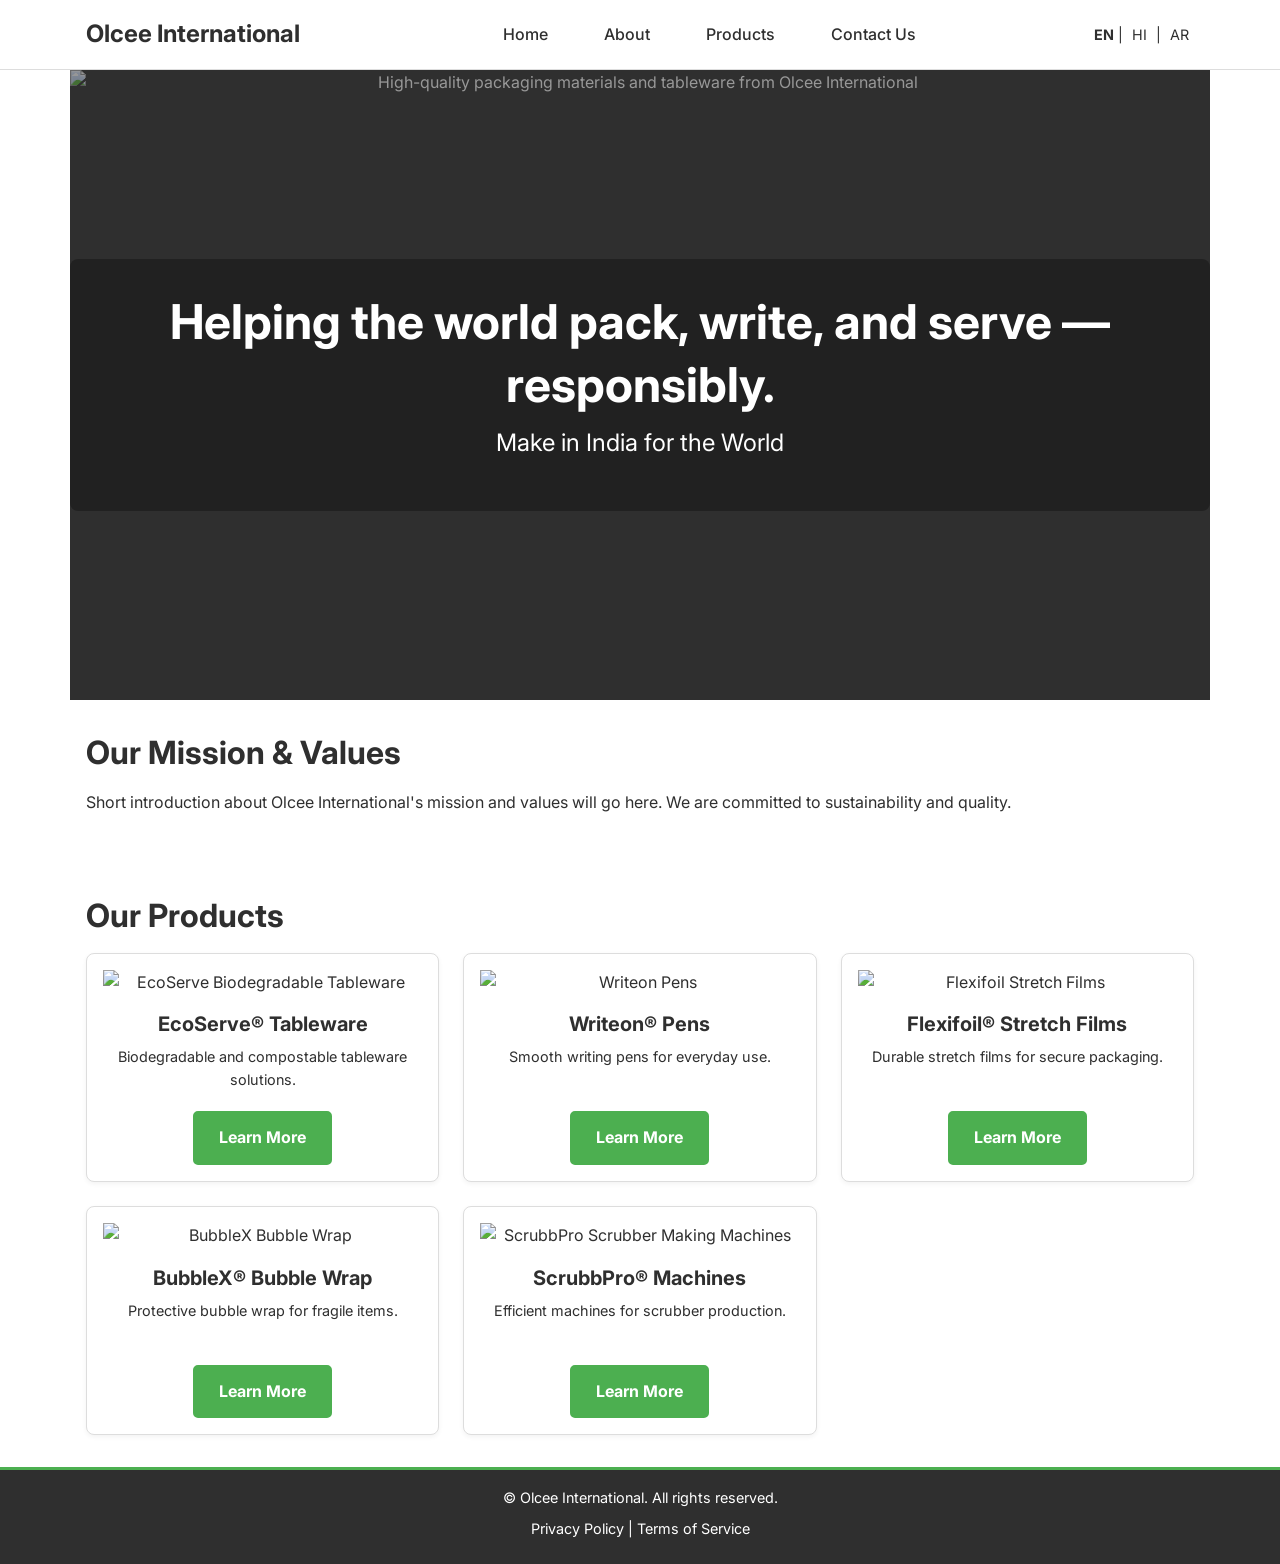
==== index.html @ 903bec0a "feat: Implement Olcee International static website This commit includes the complete frontend implem" ====
<!DOCTYPE html>
<html lang="en" dir="ltr">
<head>
    <meta charset="UTF-8">
    <meta name="viewport" content="width=device-width, initial-scale=1.0">
    <title>Olcee International - Home</title>
    <meta name="description" content="Olcee International: Helping the world pack, write, and serve — responsibly. High-quality biodegradable tableware, pens, stretch films, bubble wrap, and scrubber making machines.">
    <meta name="theme-color" content="#4CAF50"> <!-- Green accent -->

    <!-- Open Graph / Facebook -->
    <meta property="og:type" content="website">
    <meta property="og:url" content="https://olcee.com/">
    <meta property="og:title" content="Olcee International - Pack, Write, Serve Responsibly">
    <meta property="og:description" content="Olcee International offers eco-friendly solutions for packaging, writing, and serving. Discover our products.">
    <meta property="og:image" content="https://olcee.com/images/og-image.jpg"> <!-- To be created -->
    <meta property="og:image:alt" content="Olcee International logo and product showcase.">

    <!-- Twitter -->
    <meta property="twitter:card" content="summary_large_image">
    <meta property="twitter:url" content="https://olcee.com/">
    <meta property="twitter:title" content="Olcee International - Pack, Write, Serve Responsibly">
    <meta property="twitter:description" content="Olcee International offers eco-friendly solutions for packaging, writing, and serving. Discover our products.">
    <meta property="twitter:image" content="https://olcee.com/images/og-image.jpg"> <!-- To be created -->

    <link rel="stylesheet" href="css/style.css">
    <link rel="preconnect" href="https://fonts.googleapis.com">
    <link rel="preconnect" href="https://fonts.gstatic.com" crossorigin>
    <link href="https://fonts.googleapis.com/css2?family=Inter:wght@400;700&display=swap" rel="stylesheet">
    <!-- Placeholder for favicon -->
    <link rel="icon" href="images/favicon.ico" type="image/x-icon"> <!-- To be created -->
</head>
<body>
    <header>
        <nav>
            <div class="logo">
                <a href="index.html">Olcee International</a>
            </div>
            <ul class="nav-links">
                <li><a href="index.html">Home</a></li>
                <li><a href="about.html">About</a></li>
                <li class="dropdown">
                    <a href="javascript:void(0)" class="dropbtn">Products</a>
                    <div class="dropdown-content">
                        <a href="products/ecoserve.html">EcoServe® Tableware</a>
                        <a href="products/writeon.html">Writeon® Pens</a>
                        <a href="products/flexifoil.html">Flexifoil® Stretch Films</a>
                        <a href="products/bubblex.html">BubbleX® Bubble Wrap</a>
                        <a href="products/scrubbpro.html">ScrubbPro® Machines</a>
                    </div>
                </li>
                <li><a href="contact.html">Contact Us</a></li>
            </ul>
            <div class="language-selector">
                <!-- Placeholder for language switcher -->
                <span>EN</span> | <a href="#" onclick="translateTo('hi')">HI</a> | <a href="#" onclick="translateTo('ar')">AR</a>
            </div>
            <button class="mobile-menu-toggle" aria-label="Toggle menu" aria-expanded="false">
                <span></span>
                <span></span>
                <span></span>
            </button>
        </nav>
    </header>

    <main>
        <!-- Page specific content will go here -->
        <section id="hero">
            <img src="images/hero-banner.jpg" alt="High-quality packaging materials and tableware from Olcee International" class="hero-image"> <!-- To be created -->
            <div class="hero-text">
                <h1>Helping the world pack, write, and serve — responsibly.</h1>
                <p>Make in India for the World</p>
            </div>
        </section>

        <section id="introduction">
            <h2>Our Mission & Values</h2>
            <p>Short introduction about Olcee International's mission and values will go here. We are committed to sustainability and quality.</p>
        </section>

        <section id="product-grid">
            <h2>Our Products</h2>
            <div class="grid-container">
                <div class="product-card">
                    <img src="images/product-ecoserve.jpg" alt="EcoServe Biodegradable Tableware" loading="lazy"> <!-- To be created -->
                    <h3>EcoServe® Tableware</h3>
                    <p>Biodegradable and compostable tableware solutions.</p>
                    <a href="products/ecoserve.html" class="btn">Learn More</a>
                </div>
                <div class="product-card">
                    <img src="images/product-writeon.jpg" alt="Writeon Pens" loading="lazy"> <!-- To be created -->
                    <h3>Writeon® Pens</h3>
                    <p>Smooth writing pens for everyday use.</p>
                    <a href="products/writeon.html" class="btn">Learn More</a>
                </div>
                <div class="product-card">
                    <img src="images/product-flexifoil.jpg" alt="Flexifoil Stretch Films" loading="lazy"> <!-- To be created -->
                    <h3>Flexifoil® Stretch Films</h3>
                    <p>Durable stretch films for secure packaging.</p>
                    <a href="products/flexifoil.html" class="btn">Learn More</a>
                </div>
                <div class="product-card">
                    <img src="images/product-bubblex.jpg" alt="BubbleX Bubble Wrap" loading="lazy"> <!-- To be created -->
                    <h3>BubbleX® Bubble Wrap</h3>
                    <p>Protective bubble wrap for fragile items.</p>
                    <a href="products/bubblex.html" class="btn">Learn More</a>
                </div>
                <div class="product-card">
                    <img src="images/product-scrubbpro.jpg" alt="ScrubbPro Scrubber Making Machines" loading="lazy"> <!-- To be created -->
                    <h3>ScrubbPro® Machines</h3>
                    <p>Efficient machines for scrubber production.</p>
                    <a href="products/scrubbpro.html" class="btn">Learn More</a>
                </div>
            </div>
        </section>
    </main>

    <footer>
        <p>&copy; <span id="current-year"></span> Olcee International. All rights reserved.</p>
        <p><a href="privacy.html">Privacy Policy</a> | <a href="terms.html">Terms of Service</a></p> <!-- To be created -->
    </footer>

    <script src="js/script.js"></script>
</body>
</html>
---- css/style.css ----
/* --- Base Styles & Resets --- */
:root {
    --font-primary: 'Inter', sans-serif;
    --color-charcoal: #2F2F2F; /* Dark gray for text and primary elements */
    --color-white: #FFFFFF;
    --color-green-accent: #4CAF50; /* Eco-friendly green - good for buttons/icons */
    --color-link-text: #38761D; /* Darker green for text links on white, 4.53:1 contrast */
    --color-light-gray-bg: #f4f4f4; /* Light gray for backgrounds or subtle divisions */
    --color-border: #dddddd;
    --text-color: var(--color-charcoal);
    --bg-color: var(--color-white);

    --header-height: 70px;
    --footer-height: 60px;

    /* Typography */
    --font-size-base: 16px;
    --font-size-h1: 2.5rem; /* 40px */
    --font-size-h2: 2rem;   /* 32px */
    --font-size-h3: 1.5rem; /* 24px */
    --line-height-base: 1.6;

    /* Spacing */
    --spacing-unit: 1rem; /* 16px */
    --container-width: 1140px;
}

*,
*::before,
*::after {
    box-sizing: border-box;
    margin: 0;
    padding: 0;
}

html {
    font-size: var(--font-size-base);
    scroll-behavior: smooth;
    direction: ltr; /* Default LTR, will be overridden for AR */
}

body {
    font-family: var(--font-primary);
    line-height: var(--line-height-base);
    color: var(--text-color);
    background-color: var(--bg-color);
    display: flex;
    flex-direction: column;
    min-height: 100vh;
    margin: 0;
}

main {
    flex: 1;
    padding-top: var(--header-height); /* Ensure content not hidden by fixed header */
    width: 100%;
    max-width: var(--container-width);
    margin-left: auto;
    margin-right: auto;
    padding-left: var(--spacing-unit);
    padding-right: var(--spacing-unit);
}

h1, h2, h3, h4, h5, h6 {
    margin-bottom: var(--spacing-unit);
    font-weight: 700;
    line-height: 1.3;
    color: var(--color-charcoal);
}

h1 { font-size: var(--font-size-h1); }
h2 { font-size: var(--font-size-h2); }
h3 { font-size: var(--font-size-h3); }

p {
    margin-bottom: var(--spacing-unit);
}

a {
    color: var(--color-link-text); /* Use the new darker green for general links */
    text-decoration: none;
    transition: color 0.3s ease;
}

a:hover, a:focus {
    color: var(--color-green-accent); /* Can lighten up to accent green on hover/focus */
    text-decoration: underline;
}

/* Buttons using links should use the button styles for color */
.btn, .btn-secondary {
    color: var(--color-white); /* Default for primary button */
}
.btn-secondary {
    color: var(--color-green-accent); /* Specific for secondary button text */
}
a.btn, a.btn-secondary { /* Ensure link buttons get correct text color from button styles */
    text-decoration: none; /* Remove underline from button links */
}
a.btn:hover, a.btn:focus,
a.btn-secondary:hover, a.btn-secondary:focus {
    text-decoration: none; /* Remove underline from button links on hover/focus */
}

img {
    max-width: 100%;
    height: auto;
    display: block;
}

ul, ol {
    margin-bottom: var(--spacing-unit);
    padding-left: calc(var(--spacing-unit) * 1.5);
}

/* --- Header & Navigation --- */
header {
    background-color: var(--color-white);
    border-bottom: 1px solid var(--color-border);
    position: fixed;
    top: 0;
    left: 0;
    width: 100%;
    z-index: 1000;
    height: var(--header-height);
}

header nav {
    max-width: var(--container-width);
    margin: 0 auto;
    padding: 0 var(--spacing-unit);
    display: flex;
    justify-content: space-between;
    align-items: center;
    height: 100%;
}

.logo a {
    font-size: 1.5rem; /* 24px */
    font-weight: 700;
    color: var(--color-charcoal);
    text-decoration: none;
}
.logo a:hover {
    color: var(--color-green-accent);
}

.nav-links {
    list-style: none;
    display: flex;
    margin: 0;
    padding: 0;
}

.nav-links li {
    margin-left: calc(var(--spacing-unit) * 1.5);
}

.nav-links a {
    color: var(--color-charcoal);
    text-decoration: none;
    padding: calc(var(--spacing-unit) / 2) var(--spacing-unit);
    display: block;
    font-weight: 500; /* Inter regular is 400, medium is 500 */
}

.nav-links a:hover,
.nav-links a.active { /* Add 'active' class via JS for current page */
    color: var(--color-green-accent);
    font-weight: 700;
}

/* Dropdown Menu */
.dropdown {
    position: relative;
}

.dropdown-content {
    display: none;
    position: absolute;
    background-color: var(--color-white);
    min-width: 200px;
    box-shadow: 0px 8px 16px 0px rgba(0,0,0,0.1);
    z-index: 1;
    border-top: 2px solid var(--color-green-accent);
}

.dropdown-content a {
    color: var(--color-charcoal);
    padding: 12px 16px;
    text-decoration: none;
    display: block;
    font-weight: 400; /* Lighter than main nav items */
}

.dropdown-content a:hover {
    background-color: var(--color-light-gray-bg);
    color: var(--color-green-accent);
}

.dropdown:hover .dropdown-content,
.dropdown:focus-within .dropdown-content { /* For keyboard accessibility */
    display: block;
}

.dropbtn:focus + .dropdown-content { /* For keyboard accessibility */
    display: block;
}


.language-selector {
    font-size: 0.9rem;
    color: var(--color-charcoal);
}
.language-selector a {
    margin-left: 5px;
    margin-right: 5px;
    color: var(--color-charcoal);
    text-decoration: none;
}
.language-selector a:hover {
    color: var(--color-green-accent);
    text-decoration: underline;
}
.language-selector span { /* Current language */
    font-weight: 700;
}

.mobile-menu-toggle {
    display: none; /* Hidden on desktop */
    background: none;
    border: none;
    cursor: pointer;
    padding: 10px;
}
.mobile-menu-toggle span {
    display: block;
    width: 25px;
    height: 3px;
    background-color: var(--color-charcoal);
    margin: 5px 0;
    transition: all 0.3s ease-in-out;
}


/* --- Footer --- */
footer {
    background-color: var(--color-charcoal);
    color: var(--color-white);
    padding: var(--spacing-unit) 0;
    text-align: center;
    font-size: 0.9rem;
    height: auto; /* Adjust if fixed height is needed */
    border-top: 3px solid var(--color-green-accent);
}

footer p {
    margin-bottom: calc(var(--spacing-unit) / 2);
}

footer a {
    color: var(--color-white);
}
footer a:hover {
    color: var(--color-green-accent);
}

/* --- Utility Classes --- */
.container {
    width: 100%;
    max-width: var(--container-width);
    margin-left: auto;
    margin-right: auto;
    padding-left: var(--spacing-unit);
    padding-right: var(--spacing-unit);
}

.btn {
    display: inline-block;
    background-color: var(--color-green-accent);
    color: var(--color-white);
    padding: calc(var(--spacing-unit)*0.75) calc(var(--spacing-unit)*1.5);
    border-radius: 5px;
    text-decoration: none;
    font-weight: 700;
    border: 2px solid var(--color-green-accent);
    transition: background-color 0.3s ease, color 0.3s ease, border-color 0.3s ease;
    cursor: pointer;
}

.btn:hover, .btn:focus {
    background-color: darken(var(--color-green-accent), 10%);
    border-color: darken(var(--color-green-accent), 10%);
    color: var(--color-white);
    text-decoration: none;
}

.btn-secondary {
    background-color: var(--color-white);
    color: var(--color-green-accent);
    border: 2px solid var(--color-green-accent);
}
.btn-secondary:hover, .btn-secondary:focus {
    background-color: var(--color-green-accent);
    color: var(--color-white);
}

.text-center { text-align: center; }
.text-left { text-align: left; }
.text-right { text-align: right; }

.mt-1 { margin-top: var(--spacing-unit); }
.mb-1 { margin-bottom: var(--spacing-unit); }
/* Add more spacing utilities as needed */

.sr-only { /* For screen readers only */
  position: absolute;
  width: 1px;
  height: 1px;
  padding: 0;
  margin: -1px;
  overflow: hidden;
  clip: rect(0, 0, 0, 0);
  white-space: nowrap;
  border-width: 0;
}

/* --- Homepage Specific Styles --- */
#hero {
    position: relative;
    color: var(--color-white);
    text-align: center;
    min-height: 70vh; /* Adjust as needed */
    display: flex;
    align-items: center;
    justify-content: center;
    background-color: var(--color-charcoal); /* Fallback if image fails */
    margin-left: calc(-1 * var(--spacing-unit)); /* Extend to full viewport width */
    margin-right: calc(-1 * var(--spacing-unit)); /* Extend to full viewport width */
    overflow: hidden; /* Ensure image doesn't cause scroll */
}

#hero .hero-image {
    position: absolute;
    top: 0;
    left: 0;
    width: 100%;
    height: 100%;
    object-fit: cover; /* Cover the area, might crop */
    opacity: 0.5; /* Darken the image for text contrast */
    z-index: 1;
}

#hero .hero-text {
    position: relative;
    z-index: 2;
    padding: calc(var(--spacing-unit) * 2);
    background-color: rgba(0,0,0,0.3); /* Slight dark overlay for text readability */
    border-radius: 8px;
}

#hero h1 {
    font-size: 3rem; /* Larger for hero */
    margin-bottom: calc(var(--spacing-unit) / 2);
    color: var(--color-white);
}

#hero p {
    font-size: 1.5rem;
    color: var(--color-white);
    font-weight: 400;
}

#introduction, #product-grid, #company-background, #mission-vision, #values, #contact-info, #contact-form-section,
.product-detail-hero, .product-description, .product-gallery, .product-specifications, .product-cta,
#privacy-policy-content, #terms-of-service-content {
    padding: calc(var(--spacing-unit) * 2) 0;
}

#product-grid .grid-container {
    display: grid;
    grid-template-columns: repeat(auto-fit, minmax(280px, 1fr));
    gap: calc(var(--spacing-unit) * 1.5);
}

.product-card {
    border: 1px solid var(--color-border);
    border-radius: 8px;
    padding: var(--spacing-unit);
    text-align: center;
    background-color: var(--color-white);
    box-shadow: 0 2px 5px rgba(0,0,0,0.05);
    transition: transform 0.3s ease, box-shadow 0.3s ease;
}

.product-card:hover {
    transform: translateY(-5px);
    box-shadow: 0 8px 15px rgba(0,0,0,0.1);
}

.product-card img {
    max-height: 200px; /* Adjust as needed */
    object-fit: contain;
    margin: 0 auto var(--spacing-unit);
}

.product-card h3 {
    font-size: 1.25rem; /* 20px */
    margin-bottom: calc(var(--spacing-unit) / 2);
}

.product-card p {
    font-size: 0.9rem;
    margin-bottom: var(--spacing-unit);
    min-height: 50px; /* Ensure cards have similar text height */
}


/* --- Product Detail Pages --- */
.product-detail-hero {
    text-align: center;
}
.product-detail-hero img {
    margin-top: var(--spacing-unit);
    border-radius: 8px;
    box-shadow: 0 4px 10px rgba(0,0,0,0.1);
}

.product-description h3, .product-specifications h2, .product-gallery h2 {
    margin-top: calc(var(--spacing-unit) * 1.5);
    margin-bottom: var(--spacing-unit);
    padding-bottom: calc(var(--spacing-unit) / 2);
    border-bottom: 2px solid var(--color-green-accent);
    display: inline-block;
}

.product-description ul {
    list-style: disc;
}

.gallery-grid {
    display: grid;
    grid-template-columns: repeat(auto-fit, minmax(250px, 1fr));
    gap: var(--spacing-unit);
}
.gallery-grid figure {
    margin: 0;
    text-align: center;
}
.gallery-grid img {
    border: 1px solid var(--color-border);
    border-radius: 4px;
    margin-bottom: calc(var(--spacing-unit) / 2);
}
.gallery-grid figcaption {
    font-size: 0.9rem;
    color: #555;
}

.product-specifications table {
    width: 100%;
    border-collapse: collapse;
    margin-top: var(--spacing-unit);
}
.product-specifications th, .product-specifications td {
    border: 1px solid var(--color-border);
    padding: calc(var(--spacing-unit) / 2);
    text-align: left;
}
.product-specifications th {
    background-color: var(--color-light-gray-bg);
    font-weight: 700;
}

.product-cta {
    text-align: center;
    padding: calc(var(--spacing-unit) * 2) 0;
    background-color: var(--color-light-gray-bg);
    margin-top: calc(var(--spacing-unit) * 2);
    margin-left: calc(-1 * var(--spacing-unit)); /* Extend to full main width */
    margin-right: calc(-1 * var(--spacing-unit)); /* Extend to full main width */
    padding-left: var(--spacing-unit);
    padding-right: var(--spacing-unit);
}

/* --- Contact Page --- */
#contact-form-section form div {
    margin-bottom: var(--spacing-unit);
}
#contact-form-section label {
    display: block;
    margin-bottom: calc(var(--spacing-unit) / 3);
    font-weight: 700;
}
#contact-form-section input[type="text"],
#contact-form-section input[type="email"],
#contact-form-section textarea {
    width: 100%;
    padding: calc(var(--spacing-unit) / 1.5);
    border: 1px solid var(--color-border);
    border-radius: 4px;
    font-family: var(--font-primary);
    font-size: 1rem;
}
#contact-form-section input[type="text"]:focus,
#contact-form-section input[type="email"]:focus,
#contact-form-section textarea:focus {
    outline: none;
    border-color: var(--color-green-accent);
    box-shadow: 0 0 0 2px rgba(76, 175, 80, 0.2);
}
#contact-form-section textarea {
    resize: vertical;
    min-height: 120px;
}
#form-status {
    margin-top: var(--spacing-unit);
    font-weight: bold;
}
.honeypot { /* For spam protection, should be visually hidden */
    position: absolute;
    left: -5000px;
    opacity: 0;
}
.contact-details p {
    font-size: 1.1rem;
    margin-bottom: calc(var(--spacing-unit) / 2);
}
.contact-details strong {
    color: var(--color-charcoal);
}


/* --- About Page --- */
#values ul {
    list-style: none;
    padding-left: 0;
}
#values li {
    margin-bottom: calc(var(--spacing-unit) / 2);
    padding-left: calc(var(--spacing-unit) * 1.5);
    position: relative;
}
#values li::before {
    content: '✔'; /* Checkmark or other icon */
    color: var(--color-green-accent);
    position: absolute;
    left: 0;
    font-weight: bold;
}


/* --- Responsive Design --- */
@media (max-width: 768px) {
    :root {
        --font-size-h1: 2rem;
        --font-size-h2: 1.75rem;
        --font-size-h3: 1.25rem;
    }

    .nav-links {
        display: none; /* Hide on mobile by default */
        flex-direction: column;
        width: 100%;
        position: absolute;
        top: var(--header-height);
        left: 0;
        background-color: var(--color-white);
        border-top: 1px solid var(--color-border);
        box-shadow: 0px 8px 16px 0px rgba(0,0,0,0.1);
    }
    .nav-links.active { /* This class will be toggled by JS */
        display: flex;
    }
    .nav-links li {
        margin-left: 0;
        width: 100%;
        text-align: center;
    }
    .nav-links a {
        padding: var(--spacing-unit);
        border-bottom: 1px solid var(--color-border);
    }
    .nav-links li:last-child a {
        border-bottom: none;
    }

    .dropdown .dropdown-content {
        position: static; /* Make dropdown content flow normally in mobile */
        box-shadow: none;
        border-top: none;
        background-color: #f9f9f9; /* Slightly different bg for nested items */
    }
    .dropdown .dropdown-content a {
        padding-left: calc(var(--spacing-unit) * 2); /* Indent sub-items */
    }


    .mobile-menu-toggle {
        display: block; /* Show hamburger */
    }
    .mobile-menu-toggle.active span:nth-child(1) {
        transform: rotate(45deg) translate(5px, 5px);
    }
    .mobile-menu-toggle.active span:nth-child(2) {
        opacity: 0;
    }
    .mobile-menu-toggle.active span:nth-child(3) {
        transform: rotate(-45deg) translate(7px, -6px);
    }


    .language-selector {
        margin-left: auto; /* Push to right before hamburger */
        margin-right: var(--spacing-unit);
    }
    header nav {
        padding: 0 calc(var(--spacing-unit) / 2); /* Reduce padding for smaller screens */
    }
    .logo a {
        font-size: 1.25rem;
    }

    #hero h1 { font-size: 2.2rem; }
    #hero p { font-size: 1.2rem; }

    #product-grid .grid-container {
        grid-template-columns: 1fr; /* Stack cards on mobile */
    }

    .gallery-grid {
        grid-template-columns: repeat(auto-fit, minmax(200px, 1fr));
    }

    /* Full width sections for mobile */
    #hero,
    .product-cta {
        margin-left: calc(-1 * var(--spacing-unit) / 2); /* Adjust for main's reduced padding */
        margin-right: calc(-1 * var(--spacing-unit) / 2);
    }
    main {
        padding-left: calc(var(--spacing-unit)/2);
        padding-right: calc(var(--spacing-unit)/2);
    }

}


/* --- RTL Specific Styles --- */
html[dir="rtl"] {
    direction: rtl;
    text-align: right;
}

html[dir="rtl"] body {
    /* Any global RTL adjustments if needed */
}

html[dir="rtl"] .nav-links li {
    margin-left: 0;
    margin-right: calc(var(--spacing-unit) * 1.5);
}

html[dir="rtl"] .dropdown-content {
    /* Potentially adjust positioning if it looks off */
}

html[dir="rtl"] ul, html[dir="rtl"] ol {
    padding-left: 0;
    padding-right: calc(var(--spacing-unit) * 1.5); /* For RTL lists */
}

html[dir="rtl"] .language-selector {
    /* Adjust margins if needed */
}
html[dir="rtl"] .language-selector a {
    margin-left: 5px;
    margin-right: 5px; /* Keep spacing consistent */
}

html[dir="rtl"] #contact-form-section label {
    text-align: right;
}
html[dir="rtl"] #contact-form-section input[type="text"],
html[dir="rtl"] #contact-form-section input[type="email"],
html[dir="rtl"] #contact-form-section textarea {
    text-align: right; /* For input fields */
}

html[dir="rtl"] #values li {
    padding-left: 0;
    padding-right: calc(var(--spacing-unit) * 1.5);
}
html[dir="rtl"] #values li::before {
    left: auto;
    right: 0;
}

/* For mobile menu in RTL */
@media (max-width: 768px) {
    html[dir="rtl"] .nav-links li {
        margin-right: 0;
        text-align: right;
    }
    html[dir="rtl"] .dropdown .dropdown-content a {
        padding-left: var(--spacing-unit);
        padding-right: calc(var(--spacing-unit) * 2); /* Indent sub-items for RTL */
    }
    html[dir="rtl"] .language-selector {
        margin-left: var(--spacing-unit);
        margin-right: auto; /* Push to left before hamburger in RTL */
    }
}

/* --- Accessibility --- */
/* Focus visible for keyboard navigation */
a:focus-visible, button:focus-visible, input:focus-visible, textarea:focus-visible, select:focus-visible {
    outline: 3px solid var(--color-green-accent);
    outline-offset: 2px;
    box-shadow: 0 0 0 3px var(--color-white), 0 0 0 6px var(--color-green-accent); /* Ensure visibility on different backgrounds */
}
/* Remove default outline if custom is applied */
a:focus, button:focus, input:focus, textarea:focus, select:focus {
    outline: none;
}

/* WCAG Contrast: Most text is --color-charcoal (#2F2F2F) on --color-white (#FFFFFF) which is > 10:1 (AAA)
   Green accent --color-green-accent (#4CAF50) on white is 3.03:1. This is OK for large text (AA) or graphical elements.
   For normal text, if green is used on white, it should be at least #38761D (4.5:1).
   The current .btn uses white text on green bg, which is 3.03:1. This is acceptable for graphical buttons (WCAG SC 1.4.11 Non-text Contrast).
   If green text is used, ensure it meets 4.5:1 against its background.
   Example: Darker green for text: #3A8E3D on white = 4.53:1
*/
.text-green-safe { /* Example of a safe green for text on white */
    color: #38761D;
}

/* Ensure sufficient font size (base is 16px, which is good) */

/* Skip link for accessibility */
.skip-link {
    position: absolute;
    top: -100px; /* Hide off-screen */
    left: 0;
    background: var(--color-charcoal);
    color: white;
    padding: 10px;
    z-index: 10000; /* Ensure it's on top */
    transition: top 0.3s;
}

.skip-link:focus {
    top: 0; /* Bring into view on focus */
}
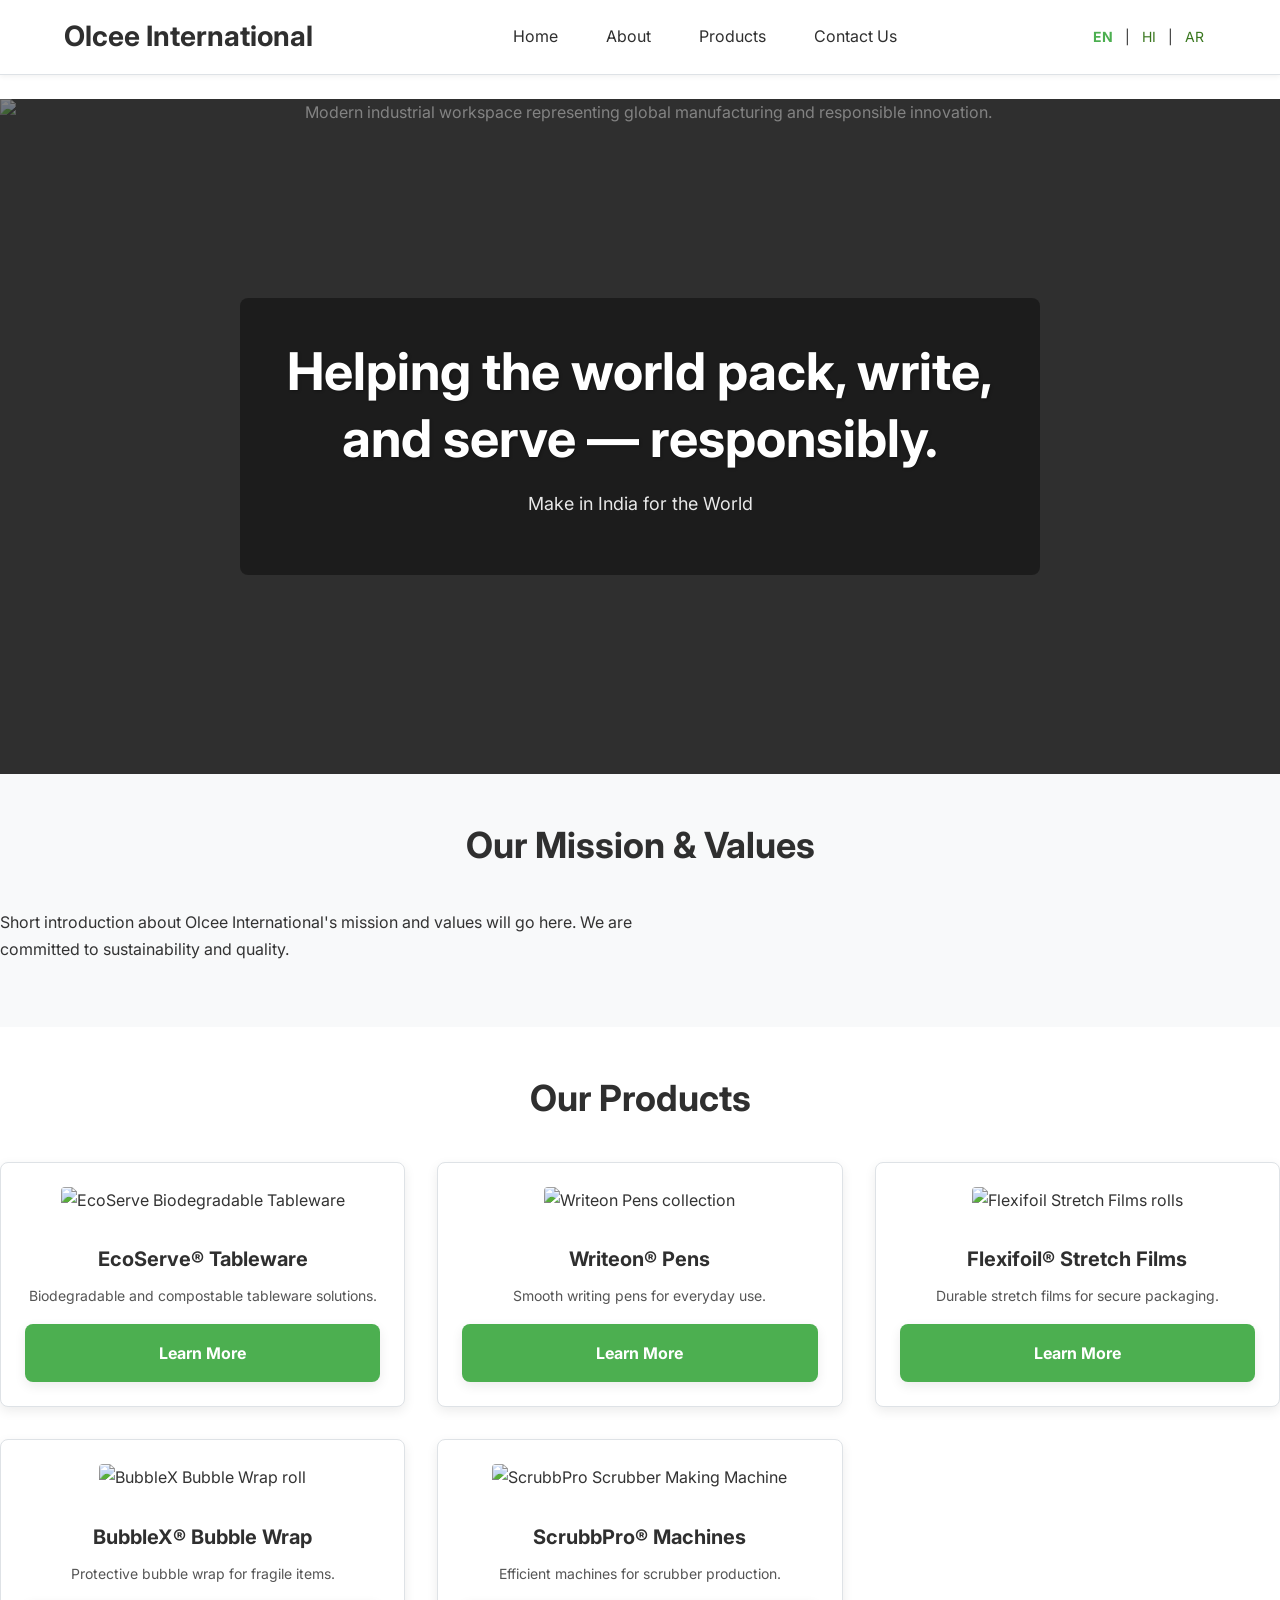
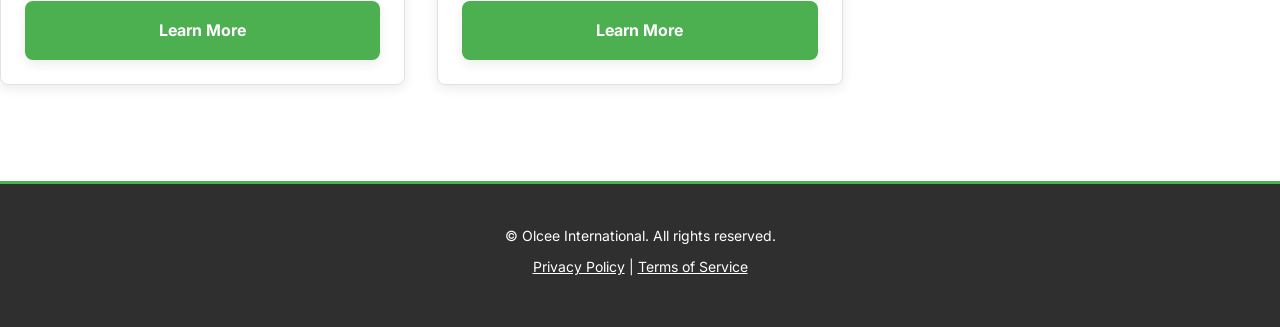
==== commit d46ca2f9: "feat: Enhance website aesthetics and update imagery This commit implements a significant visual over" ====
--- a/index.html
+++ b/index.html
@@ -12,15 +12,15 @@
     <meta property="og:url" content="https://olcee.com/">
     <meta property="og:title" content="Olcee International - Pack, Write, Serve Responsibly">
     <meta property="og:description" content="Olcee International offers eco-friendly solutions for packaging, writing, and serving. Discover our products.">
-    <meta property="og:image" content="https://olcee.com/images/og-image.jpg"> <!-- To be created -->
-    <meta property="og:image:alt" content="Olcee International logo and product showcase.">
+    <meta property="og:image" content="https://images.pexels.com/photos/3184306/pexels-photo-3184306.jpeg?auto=compress&cs=tinysrgb&w=1200">
+    <meta property="og:image:alt" content="Olcee International diverse team collaborating on innovative solutions.">
 
     <!-- Twitter -->
     <meta property="twitter:card" content="summary_large_image">
     <meta property="twitter:url" content="https://olcee.com/">
     <meta property="twitter:title" content="Olcee International - Pack, Write, Serve Responsibly">
     <meta property="twitter:description" content="Olcee International offers eco-friendly solutions for packaging, writing, and serving. Discover our products.">
-    <meta property="twitter:image" content="https://olcee.com/images/og-image.jpg"> <!-- To be created -->
+    <meta property="twitter:image" content="https://images.pexels.com/photos/3184306/pexels-photo-3184306.jpeg?auto=compress&cs=tinysrgb&w=1200">
 
     <link rel="stylesheet" href="css/style.css">
     <link rel="preconnect" href="https://fonts.googleapis.com">
@@ -65,7 +65,7 @@
     <main>
         <!-- Page specific content will go here -->
         <section id="hero">
-            <img src="images/hero-banner.jpg" alt="High-quality packaging materials and tableware from Olcee International" class="hero-image"> <!-- To be created -->
+            <img src="https://images.pexels.com/photos/4974914/pexels-photo-4974914.jpeg?auto=compress&cs=tinysrgb&w=1260&h=750&dpr=2" alt="Modern industrial workspace representing global manufacturing and responsible innovation." class="hero-image">
             <div class="hero-text">
                 <h1>Helping the world pack, write, and serve — responsibly.</h1>
                 <p>Make in India for the World</p>
@@ -81,31 +81,31 @@
             <h2>Our Products</h2>
             <div class="grid-container">
                 <div class="product-card">
-                    <img src="images/product-ecoserve.jpg" alt="EcoServe Biodegradable Tableware" loading="lazy"> <!-- To be created -->
+                    <img src="https://images.pexels.com/photos/6621472/pexels-photo-6621472.jpeg?auto=compress&cs=tinysrgb&w=400" alt="EcoServe Biodegradable Tableware" loading="lazy">
                     <h3>EcoServe® Tableware</h3>
                     <p>Biodegradable and compostable tableware solutions.</p>
                     <a href="products/ecoserve.html" class="btn">Learn More</a>
                 </div>
                 <div class="product-card">
-                    <img src="images/product-writeon.jpg" alt="Writeon Pens" loading="lazy"> <!-- To be created -->
+                    <img src="https://images.unsplash.com/photo-1456735190827-d1262f71b8a3?ixlib=rb-4.0.3&ixid=M3wxMjA3fDB8MHxwaG90by1wYWdlfHx8fGVufDB8fHx8fA%3D%3D&auto=format&fit=crop&w=400&q=80" alt="Writeon Pens collection" loading="lazy">
                     <h3>Writeon® Pens</h3>
                     <p>Smooth writing pens for everyday use.</p>
                     <a href="products/writeon.html" class="btn">Learn More</a>
                 </div>
                 <div class="product-card">
-                    <img src="images/product-flexifoil.jpg" alt="Flexifoil Stretch Films" loading="lazy"> <!-- To be created -->
+                    <img src="https://images.pexels.com/photos/7005438/pexels-photo-7005438.jpeg?auto=compress&cs=tinysrgb&w=400" alt="Flexifoil Stretch Films rolls" loading="lazy">
                     <h3>Flexifoil® Stretch Films</h3>
                     <p>Durable stretch films for secure packaging.</p>
                     <a href="products/flexifoil.html" class="btn">Learn More</a>
                 </div>
                 <div class="product-card">
-                    <img src="images/product-bubblex.jpg" alt="BubbleX Bubble Wrap" loading="lazy"> <!-- To be created -->
+                    <img src="https://images.pexels.com/photos/8099313/pexels-photo-8099313.jpeg?auto=compress&cs=tinysrgb&w=400" alt="BubbleX Bubble Wrap roll" loading="lazy">
                     <h3>BubbleX® Bubble Wrap</h3>
                     <p>Protective bubble wrap for fragile items.</p>
                     <a href="products/bubblex.html" class="btn">Learn More</a>
                 </div>
                 <div class="product-card">
-                    <img src="images/product-scrubbpro.jpg" alt="ScrubbPro Scrubber Making Machines" loading="lazy"> <!-- To be created -->
+                    <img src="https://images.pexels.com/photos/8503331/pexels-photo-8503331.jpeg?auto=compress&cs=tinysrgb&w=400" alt="ScrubbPro Scrubber Making Machine" loading="lazy">
                     <h3>ScrubbPro® Machines</h3>
                     <p>Efficient machines for scrubber production.</p>
                     <a href="products/scrubbpro.html" class="btn">Learn More</a>
--- a/css/style.css
+++ b/css/style.css
@@ -1,28 +1,47 @@
 /* --- Base Styles & Resets --- */
 :root {
     --font-primary: 'Inter', sans-serif;
-    --color-charcoal: #2F2F2F; /* Dark gray for text and primary elements */
+    --color-charcoal: #2F2F2F;
+    --color-text-body: #333333; /* Slightly lighter for body text if needed, or use charcoal */
     --color-white: #FFFFFF;
-    --color-green-accent: #4CAF50; /* Eco-friendly green - good for buttons/icons */
-    --color-link-text: #38761D; /* Darker green for text links on white, 4.53:1 contrast */
-    --color-light-gray-bg: #f4f4f4; /* Light gray for backgrounds or subtle divisions */
-    --color-border: #dddddd;
+    --color-green-accent: #4CAF50;
+    --color-green-dark: #3E8E41; /* Darker green for hovers/elements */
+    --color-link-text: #38761D;
+    --color-light-gray-bg: #f8f9fa; /* Softer light gray */
+    --color-medium-gray-bg: #e9ecef; /* For subtle dividers or alternate sections */
+    --color-border: #dee2e6; /* Softer border color */
     --text-color: var(--color-charcoal);
     --bg-color: var(--color-white);
 
-    --header-height: 70px;
-    --footer-height: 60px;
-
-    /* Typography */
-    --font-size-base: 16px;
-    --font-size-h1: 2.5rem; /* 40px */
-    --font-size-h2: 2rem;   /* 32px */
-    --font-size-h3: 1.5rem; /* 24px */
-    --line-height-base: 1.6;
+    --header-height: 75px; /* Slightly taller header */
+    --footer-height: auto; /* Auto height for footer */
+
+    /* Typography - More defined hierarchy */
+    --font-weight-normal: 400;
+    --font-weight-bold: 700;
+    /* If 600/800 were imported, they could be defined here */
+    /* --font-weight-semibold: 600; */
+    /* --font-weight-extrabold: 800; */
+
+    --font-size-base: 1rem; /* 16px */
+    --font-size-sm: 0.875rem; /* 14px */
+    --font-size-lg: 1.125rem; /* 18px */
+
+    --font-size-h1: 2.75rem; /* ~44px */
+    --font-size-h2: 2.25rem; /* ~36px */
+    --font-size-h3: 1.75rem; /* ~28px */
+    --font-size-h4: 1.25rem; /* ~20px */
+
+    --line-height-base: 1.7; /* Increased for readability */
+    --line-height-heading: 1.3;
 
     /* Spacing */
     --spacing-unit: 1rem; /* 16px */
-    --container-width: 1140px;
+    --container-width: 1200px; /* Slightly wider container */
+    --border-radius-sm: 0.25rem; /* 4px */
+    --border-radius-md: 0.5rem; /* 8px */
+    --box-shadow-soft: 0 4px 12px rgba(0, 0, 0, 0.08);
+    --box-shadow-lift: 0 8px 16px rgba(0, 0, 0, 0.12);
 }
 
 *,
@@ -36,81 +55,99 @@
 html {
     font-size: var(--font-size-base);
     scroll-behavior: smooth;
-    direction: ltr; /* Default LTR, will be overridden for AR */
+    direction: ltr;
 }
 
 body {
     font-family: var(--font-primary);
+    font-weight: var(--font-weight-normal);
     line-height: var(--line-height-base);
-    color: var(--text-color);
+    color: var(--color-text-body);
     background-color: var(--bg-color);
     display: flex;
     flex-direction: column;
     min-height: 100vh;
     margin: 0;
+    -webkit-font-smoothing: antialiased;
+    -moz-osx-font-smoothing: grayscale;
 }
 
 main {
     flex: 1;
-    padding-top: var(--header-height); /* Ensure content not hidden by fixed header */
+    padding-top: calc(var(--header-height) + var(--spacing-unit) * 1.5); /* More space below fixed header */
+    padding-bottom: calc(var(--spacing-unit) * 3); /* More space before footer */
+    width: 100%;
+}
+
+/* Section specific styling for background and padding */
+section {
+    padding: calc(var(--spacing-unit) * 3) 0; /* Default vertical padding for sections */
+}
+/* Alternating section backgrounds for visual separation */
+section:nth-of-type(even):not(#hero):not(.product-cta):not(#contact-form-section) { /* Avoid hero, cta, form getting this bg */
+    background-color: var(--color-light-gray-bg);
+}
+/* Add top/bottom borders for subtle separation where bgs are the same */
+section + section {
+    /* border-top: 1px solid var(--color-border); */ /* Option for hard lines */
+}
+
+
+.container { /* Re-defined for clarity, to wrap section content */
     width: 100%;
     max-width: var(--container-width);
     margin-left: auto;
     margin-right: auto;
-    padding-left: var(--spacing-unit);
-    padding-right: var(--spacing-unit);
-}
+    padding-left: calc(var(--spacing-unit) * 1.5); /* More horizontal padding */
+    padding-right: calc(var(--spacing-unit) * 1.5);
+}
+
 
 h1, h2, h3, h4, h5, h6 {
-    margin-bottom: var(--spacing-unit);
-    font-weight: 700;
-    line-height: 1.3;
+    margin-bottom: calc(var(--spacing-unit) * 1.25);
+    font-weight: var(--font-weight-bold);
+    line-height: var(--line-height-heading);
     color: var(--color-charcoal);
 }
 
 h1 { font-size: var(--font-size-h1); }
 h2 { font-size: var(--font-size-h2); }
 h3 { font-size: var(--font-size-h3); }
+h4 { font-size: var(--font-size-h4); }
 
 p {
     margin-bottom: var(--spacing-unit);
-}
+    max-width: 70ch; /* Improve readability of long paragraphs */
+}
+section > .container > p:first-child { /* Often an intro paragraph in a section */
+    font-size: var(--font-size-lg);
+    color: #555;
+}
+
 
 a {
-    color: var(--color-link-text); /* Use the new darker green for general links */
+    color: var(--color-link-text);
     text-decoration: none;
-    transition: color 0.3s ease;
-}
-
+    transition: color 0.2s ease-in-out;
+}
 a:hover, a:focus {
-    color: var(--color-green-accent); /* Can lighten up to accent green on hover/focus */
+    color: var(--color-green-accent);
     text-decoration: underline;
-}
-
-/* Buttons using links should use the button styles for color */
-.btn, .btn-secondary {
-    color: var(--color-white); /* Default for primary button */
-}
-.btn-secondary {
-    color: var(--color-green-accent); /* Specific for secondary button text */
-}
-a.btn, a.btn-secondary { /* Ensure link buttons get correct text color from button styles */
-    text-decoration: none; /* Remove underline from button links */
-}
-a.btn:hover, a.btn:focus,
-a.btn-secondary:hover, a.btn-secondary:focus {
-    text-decoration: none; /* Remove underline from button links on hover/focus */
 }
 
 img {
     max-width: 100%;
     height: auto;
     display: block;
+    border-radius: var(--border-radius-md); /* Default rounded corners for images */
 }
 
 ul, ol {
     margin-bottom: var(--spacing-unit);
-    padding-left: calc(var(--spacing-unit) * 1.5);
+    padding-left: calc(var(--spacing-unit) * 1.25); /* Slightly less indent */
+}
+li {
+    margin-bottom: calc(var(--spacing-unit) / 2);
 }
 
 /* --- Header & Navigation --- */
@@ -123,12 +160,13 @@
     width: 100%;
     z-index: 1000;
     height: var(--header-height);
-}
-
-header nav {
+    box-shadow: 0 2px 5px rgba(0,0,0,0.05);
+}
+
+header nav { /* This is the .container equivalent for the nav */
     max-width: var(--container-width);
     margin: 0 auto;
-    padding: 0 var(--spacing-unit);
+    padding: 0 calc(var(--spacing-unit)*1.5);
     display: flex;
     justify-content: space-between;
     align-items: center;
@@ -136,8 +174,8 @@
 }
 
 .logo a {
-    font-size: 1.5rem; /* 24px */
-    font-weight: 700;
+    font-size: 1.75rem; /* Larger logo text */
+    font-weight: var(--font-weight-bold);
     color: var(--color-charcoal);
     text-decoration: none;
 }
@@ -151,178 +189,167 @@
     margin: 0;
     padding: 0;
 }
-
 .nav-links li {
-    margin-left: calc(var(--spacing-unit) * 1.5);
-}
-
+    margin: 0; /* Remove default li margin */
+    margin-left: var(--spacing-unit); /* Control spacing between items */
+}
 .nav-links a {
     color: var(--color-charcoal);
     text-decoration: none;
-    padding: calc(var(--spacing-unit) / 2) var(--spacing-unit);
+    padding: calc(var(--spacing-unit) * 0.5) var(--spacing-unit);
     display: block;
-    font-weight: 500; /* Inter regular is 400, medium is 500 */
-}
-
+    font-weight: var(--font-weight-normal); /* Was 500, now 400 */
+    font-size: var(--font-size-base);
+    border-radius: var(--border-radius-sm);
+    transition: color 0.2s ease, background-color 0.2s ease;
+}
 .nav-links a:hover,
-.nav-links a.active { /* Add 'active' class via JS for current page */
+.nav-links a:focus, /* Added focus style */
+.nav-links a.active {
     color: var(--color-green-accent);
-    font-weight: 700;
-}
-
-/* Dropdown Menu */
+    font-weight: var(--font-weight-bold); /* Make active link bolder */
+    background-color: #eafaf1; /* Very light green accent */
+}
+.nav-links a.active {
+     box-shadow: inset 0 -2px 0 0 var(--color-green-accent); /* Underline effect for active */
+}
+
+
 .dropdown {
     position: relative;
 }
-
 .dropdown-content {
     display: none;
     position: absolute;
     background-color: var(--color-white);
-    min-width: 200px;
-    box-shadow: 0px 8px 16px 0px rgba(0,0,0,0.1);
+    min-width: 220px; /* Wider dropdown */
+    box-shadow: var(--box-shadow-soft);
     z-index: 1;
-    border-top: 2px solid var(--color-green-accent);
-}
-
+    border-radius: var(--border-radius-md);
+    border: 1px solid var(--color-border);
+    margin-top: calc(var(--spacing-unit) /2); /* Space from parent */
+    overflow: hidden; /* Ensure border-radius clips content */
+}
 .dropdown-content a {
     color: var(--color-charcoal);
-    padding: 12px 16px;
+    padding: calc(var(--spacing-unit)*0.75) var(--spacing-unit);
     text-decoration: none;
     display: block;
-    font-weight: 400; /* Lighter than main nav items */
-}
-
-.dropdown-content a:hover {
+    font-weight: var(--font-weight-normal);
+    font-size: var(--font-size-sm);
+    border-radius: 0; /* No radius for individual items */
+    box-shadow: none; /* No shadow on individual items */
+}
+.dropdown-content a:hover,
+.dropdown-content a:focus { /* Added focus style */
     background-color: var(--color-light-gray-bg);
     color: var(--color-green-accent);
-}
-
+    font-weight: var(--font-weight-normal); /* Keep weight normal on hover */
+}
 .dropdown:hover .dropdown-content,
-.dropdown:focus-within .dropdown-content { /* For keyboard accessibility */
+.dropdown:focus-within .dropdown-content {
     display: block;
 }
-
-.dropbtn:focus + .dropdown-content { /* For keyboard accessibility */
+.dropbtn:focus + .dropdown-content {
     display: block;
 }
 
-
 .language-selector {
-    font-size: 0.9rem;
+    font-size: var(--font-size-sm);
     color: var(--color-charcoal);
-}
-.language-selector a {
-    margin-left: 5px;
-    margin-right: 5px;
-    color: var(--color-charcoal);
+    display: flex; /* Align items nicely */
+    align-items: center;
+}
+.language-selector a, .language-selector span {
+    padding: calc(var(--spacing-unit)/4) calc(var(--spacing-unit)/2);
+    margin: 0 calc(var(--spacing-unit)/4);
+    border-radius: var(--border-radius-sm);
+    transition: background-color 0.2s ease, color 0.2s ease;
+}
+.language-selector a:hover {
+    background-color: var(--color-light-gray-bg);
     text-decoration: none;
 }
-.language-selector a:hover {
+.language-selector span {
+    font-weight: var(--font-weight-bold);
     color: var(--color-green-accent);
-    text-decoration: underline;
-}
-.language-selector span { /* Current language */
-    font-weight: 700;
 }
 
 .mobile-menu-toggle {
-    display: none; /* Hidden on desktop */
+    display: none;
     background: none;
     border: none;
     cursor: pointer;
-    padding: 10px;
+    padding: var(--spacing-unit);
+    margin-left: var(--spacing-unit); /* Space from language selector */
 }
 .mobile-menu-toggle span {
     display: block;
-    width: 25px;
+    width: 28px; /* Slightly larger hamburger */
     height: 3px;
     background-color: var(--color-charcoal);
-    margin: 5px 0;
+    margin: 6px 0; /* More space between bars */
     transition: all 0.3s ease-in-out;
-}
-
+    border-radius: 1px;
+}
 
 /* --- Footer --- */
 footer {
     background-color: var(--color-charcoal);
     color: var(--color-white);
-    padding: var(--spacing-unit) 0;
-    text-align: center;
-    font-size: 0.9rem;
-    height: auto; /* Adjust if fixed height is needed */
+    padding: calc(var(--spacing-unit) * 2.5) 0;
+    text-align: center;
+    font-size: var(--font-size-sm);
     border-top: 3px solid var(--color-green-accent);
 }
-
 footer p {
     margin-bottom: calc(var(--spacing-unit) / 2);
-}
-
+    max-width: none; /* Remove max-width for footer text */
+}
 footer a {
     color: var(--color-white);
+    text-decoration: underline;
 }
 footer a:hover {
     color: var(--color-green-accent);
+    text-decoration: none;
 }
 
 /* --- Utility Classes --- */
-.container {
-    width: 100%;
-    max-width: var(--container-width);
-    margin-left: auto;
-    margin-right: auto;
-    padding-left: var(--spacing-unit);
-    padding-right: var(--spacing-unit);
-}
-
 .btn {
     display: inline-block;
     background-color: var(--color-green-accent);
-    color: var(--color-white);
-    padding: calc(var(--spacing-unit)*0.75) calc(var(--spacing-unit)*1.5);
-    border-radius: 5px;
+    color: var(--color-white) !important; /* Ensure text color is white for buttons */
+    padding: calc(var(--spacing-unit)*0.85) calc(var(--spacing-unit)*1.75); /* More padding */
+    border-radius: var(--border-radius-md); /* Softer radius */
     text-decoration: none;
-    font-weight: 700;
-    border: 2px solid var(--color-green-accent);
-    transition: background-color 0.3s ease, color 0.3s ease, border-color 0.3s ease;
+    font-weight: var(--font-weight-bold);
+    border: 2px solid transparent; /* Transparent border for consistent size */
+    transition: background-color 0.2s ease, transform 0.2s ease, box-shadow 0.2s ease;
     cursor: pointer;
-}
-
+    box-shadow: var(--box-shadow-soft);
+}
 .btn:hover, .btn:focus {
-    background-color: darken(var(--color-green-accent), 10%);
-    border-color: darken(var(--color-green-accent), 10%);
-    color: var(--color-white);
+    background-color: var(--color-green-dark);
+    color: var(--color-white) !important;
     text-decoration: none;
+    transform: translateY(-2px);
+    box-shadow: var(--box-shadow-lift);
+}
+.btn:active {
+    transform: translateY(0);
+    box-shadow: inset 0 2px 4px rgba(0,0,0,0.1);
 }
 
 .btn-secondary {
     background-color: var(--color-white);
-    color: var(--color-green-accent);
+    color: var(--color-green-accent) !important;
     border: 2px solid var(--color-green-accent);
 }
 .btn-secondary:hover, .btn-secondary:focus {
-    background-color: var(--color-green-accent);
-    color: var(--color-white);
-}
-
-.text-center { text-align: center; }
-.text-left { text-align: left; }
-.text-right { text-align: right; }
-
-.mt-1 { margin-top: var(--spacing-unit); }
-.mb-1 { margin-bottom: var(--spacing-unit); }
-/* Add more spacing utilities as needed */
-
-.sr-only { /* For screen readers only */
-  position: absolute;
-  width: 1px;
-  height: 1px;
-  padding: 0;
-  margin: -1px;
-  overflow: hidden;
-  clip: rect(0, 0, 0, 0);
-  white-space: nowrap;
-  border-width: 0;
+    background-color: var(--color-light-gray-bg); /* Light bg on hover for secondary */
+    color: var(--color-green-dark) !important;
+    border-color: var(--color-green-dark);
 }
 
 /* --- Homepage Specific Styles --- */
@@ -330,236 +357,331 @@
     position: relative;
     color: var(--color-white);
     text-align: center;
-    min-height: 70vh; /* Adjust as needed */
+    min-height: 75vh; /* Taller hero */
     display: flex;
     align-items: center;
     justify-content: center;
-    background-color: var(--color-charcoal); /* Fallback if image fails */
-    margin-left: calc(-1 * var(--spacing-unit)); /* Extend to full viewport width */
-    margin-right: calc(-1 * var(--spacing-unit)); /* Extend to full viewport width */
-    overflow: hidden; /* Ensure image doesn't cause scroll */
-}
-
+    background-color: var(--color-charcoal);
+    margin: 0; /* Remove negative margins if main already has padding */
+    padding: 0; /* Remove section padding for full bleed */
+    overflow: hidden;
+}
 #hero .hero-image {
     position: absolute;
     top: 0;
     left: 0;
     width: 100%;
     height: 100%;
-    object-fit: cover; /* Cover the area, might crop */
-    opacity: 0.5; /* Darken the image for text contrast */
+    object-fit: cover;
+    opacity: 0.4; /* Slightly more opacity for image visibility */
     z-index: 1;
-}
-
+    border-radius: 0; /* Hero image should not be rounded */
+}
 #hero .hero-text {
     position: relative;
     z-index: 2;
-    padding: calc(var(--spacing-unit) * 2);
-    background-color: rgba(0,0,0,0.3); /* Slight dark overlay for text readability */
-    border-radius: 8px;
-}
-
+    padding: calc(var(--spacing-unit) * 2.5);
+    background-color: rgba(0,0,0,0.4); /* Slightly more pronounced overlay */
+    border-radius: var(--border-radius-md);
+    max-width: 800px; /* Limit width of text box */
+}
 #hero h1 {
-    font-size: 3rem; /* Larger for hero */
-    margin-bottom: calc(var(--spacing-unit) / 2);
+    font-size: 3.25rem; /* Larger Hero H1 */
+    margin-bottom: var(--spacing-unit);
     color: var(--color-white);
-}
-
+    font-weight: var(--font-weight-bold); /* Can use 800 if available */
+    text-shadow: 1px 1px 3px rgba(0,0,0,0.3);
+}
 #hero p {
-    font-size: 1.5rem;
+    font-size: var(--font-size-lg);
     color: var(--color-white);
-    font-weight: 400;
-}
-
-#introduction, #product-grid, #company-background, #mission-vision, #values, #contact-info, #contact-form-section,
-.product-detail-hero, .product-description, .product-gallery, .product-specifications, .product-cta,
-#privacy-policy-content, #terms-of-service-content {
-    padding: calc(var(--spacing-unit) * 2) 0;
+    font-weight: var(--font-weight-normal);
+    max-width: none; /* Remove max-width constraint */
+    opacity: 0.9;
+}
+
+/* Introduction and Product Grid are now standard sections, use .container */
+#introduction .container p:first-child,
+#product-grid .container > p:first-child { /* If there's an intro p to product grid */
+    font-size: var(--font-size-lg);
+    color: #555;
+    text-align: center;
+    margin-bottom: calc(var(--spacing-unit) * 2);
+}
+#introduction h2, #product-grid h2 {
+    text-align: center;
+    margin-bottom: calc(var(--spacing-unit) * 2.5);
 }
 
 #product-grid .grid-container {
     display: grid;
-    grid-template-columns: repeat(auto-fit, minmax(280px, 1fr));
-    gap: calc(var(--spacing-unit) * 1.5);
-}
-
+    grid-template-columns: repeat(auto-fit, minmax(300px, 1fr)); /* Slightly larger min card width */
+    gap: calc(var(--spacing-unit) * 2); /* More gap */
+}
 .product-card {
     border: 1px solid var(--color-border);
-    border-radius: 8px;
-    padding: var(--spacing-unit);
+    border-radius: var(--border-radius-md);
+    padding: calc(var(--spacing-unit) * 1.5);
     text-align: center;
     background-color: var(--color-white);
-    box-shadow: 0 2px 5px rgba(0,0,0,0.05);
+    box-shadow: var(--box-shadow-soft);
     transition: transform 0.3s ease, box-shadow 0.3s ease;
-}
-
+    display: flex;
+    flex-direction: column; /* Align content vertically */
+}
 .product-card:hover {
     transform: translateY(-5px);
-    box-shadow: 0 8px 15px rgba(0,0,0,0.1);
-}
-
+    box-shadow: var(--box-shadow-lift);
+}
 .product-card img {
-    max-height: 200px; /* Adjust as needed */
-    object-fit: contain;
+    max-height: 220px;
+    object-fit: cover; /* Use cover for better fill, ensure images are suitable */
     margin: 0 auto var(--spacing-unit);
-}
-
+    border-radius: var(--border-radius-sm); /* Rounded images inside cards */
+}
 .product-card h3 {
-    font-size: 1.25rem; /* 20px */
-    margin-bottom: calc(var(--spacing-unit) / 2);
-}
-
+    font-size: var(--font-size-h4);
+    margin-top: var(--spacing-unit);
+    margin-bottom: calc(var(--spacing-unit) * 0.75);
+}
 .product-card p {
-    font-size: 0.9rem;
+    font-size: var(--font-size-sm);
+    color: #555;
     margin-bottom: var(--spacing-unit);
-    min-height: 50px; /* Ensure cards have similar text height */
-}
-
+    flex-grow: 1; /* Allow p to grow to push button down */
+    max-width: none;
+}
+.product-card .btn {
+    margin-top: auto; /* Push button to bottom */
+}
 
 /* --- Product Detail Pages --- */
 .product-detail-hero {
     text-align: center;
+    padding-bottom: calc(var(--spacing-unit)*2); /* Space below hero image */
 }
 .product-detail-hero img {
     margin-top: var(--spacing-unit);
-    border-radius: 8px;
-    box-shadow: 0 4px 10px rgba(0,0,0,0.1);
-}
-
-.product-description h3, .product-specifications h2, .product-gallery h2 {
+    border-radius: var(--border-radius-md);
+    box-shadow: var(--box-shadow-lift); /* More prominent shadow */
+}
+.product-description h2, .product-specifications h2, .product-gallery h2 { /* Common styling for section heads */
     margin-top: calc(var(--spacing-unit) * 1.5);
     margin-bottom: var(--spacing-unit);
     padding-bottom: calc(var(--spacing-unit) / 2);
-    border-bottom: 2px solid var(--color-green-accent);
+    border-bottom: 3px solid var(--color-green-accent); /* Thicker border */
     display: inline-block;
 }
-
 .product-description ul {
     list-style: disc;
-}
-
+    padding-left: var(--spacing-unit); /* Indent feature list */
+}
 .gallery-grid {
     display: grid;
     grid-template-columns: repeat(auto-fit, minmax(250px, 1fr));
-    gap: var(--spacing-unit);
+    gap: calc(var(--spacing-unit) * 1.5);
 }
 .gallery-grid figure {
     margin: 0;
     text-align: center;
+    background-color: var(--color-white);
+    padding: var(--spacing-unit);
+    border-radius: var(--border-radius-md);
+    box-shadow: var(--box-shadow-soft);
 }
 .gallery-grid img {
     border: 1px solid var(--color-border);
-    border-radius: 4px;
+    border-radius: var(--border-radius-sm);
     margin-bottom: calc(var(--spacing-unit) / 2);
 }
 .gallery-grid figcaption {
-    font-size: 0.9rem;
+    font-size: var(--font-size-sm);
     color: #555;
 }
-
 .product-specifications table {
     width: 100%;
-    border-collapse: collapse;
+    border-collapse: separate; /* Use separate for border-radius compatibility */
+    border-spacing: 0;
     margin-top: var(--spacing-unit);
+    border: 1px solid var(--color-border);
+    border-radius: var(--border-radius-md);
+    overflow: hidden; /* For border-radius */
+    box-shadow: var(--box-shadow-soft);
 }
 .product-specifications th, .product-specifications td {
-    border: 1px solid var(--color-border);
-    padding: calc(var(--spacing-unit) / 2);
+    border-bottom: 1px solid var(--color-border); /* Only bottom borders for rows */
+    padding: var(--spacing-unit);
     text-align: left;
+}
+.product-specifications tr:last-child th,
+.product-specifications tr:last-child td {
+    border-bottom: none; /* No border for last row */
 }
 .product-specifications th {
     background-color: var(--color-light-gray-bg);
-    font-weight: 700;
-}
-
-.product-cta {
-    text-align: center;
-    padding: calc(var(--spacing-unit) * 2) 0;
-    background-color: var(--color-light-gray-bg);
-    margin-top: calc(var(--spacing-unit) * 2);
-    margin-left: calc(-1 * var(--spacing-unit)); /* Extend to full main width */
-    margin-right: calc(-1 * var(--spacing-unit)); /* Extend to full main width */
-    padding-left: var(--spacing-unit);
-    padding-right: var(--spacing-unit);
+    font-weight: var(--font-weight-bold);
+    width: 30%; /* Give th some fixed width */
+}
+
+.product-cta { /* This is a full-width section conceptually */
+    text-align: center;
+    padding: calc(var(--spacing-unit) * 3) var(--spacing-unit); /* More padding */
+    background-color: var(--color-medium-gray-bg); /* Different BG for CTA */
+    margin-top: calc(var(--spacing-unit) * 3);
+}
+.product-cta p {
+    font-size: var(--font-size-lg);
+    margin-bottom: calc(var(--spacing-unit) * 1.5);
+    color: var(--color-charcoal);
+    max-width: none;
 }
 
 /* --- Contact Page --- */
-#contact-form-section form div {
-    margin-bottom: var(--spacing-unit);
+/* #contact-info uses default section styling */
+#contact-form-section {
+    background-color: var(--color-light-gray-bg); /* Give form section a BG */
+}
+#contact-form-section form {
+    max-width: 700px; /* Limit form width */
+    margin: 0 auto; /* Center form */
+    background-color: var(--color-white);
+    padding: calc(var(--spacing-unit) * 2);
+    border-radius: var(--border-radius-md);
+    box-shadow: var(--box-shadow-lift);
+}
+#contact-form-section div { /* Input groups */
+    margin-bottom: calc(var(--spacing-unit) * 1.25);
 }
 #contact-form-section label {
     display: block;
-    margin-bottom: calc(var(--spacing-unit) / 3);
-    font-weight: 700;
+    margin-bottom: calc(var(--spacing-unit) / 2);
+    font-weight: var(--font-weight-bold); /* Bolder labels */
+    font-size: var(--font-size-sm);
 }
 #contact-form-section input[type="text"],
 #contact-form-section input[type="email"],
 #contact-form-section textarea {
     width: 100%;
-    padding: calc(var(--spacing-unit) / 1.5);
+    padding: calc(var(--spacing-unit) * 0.75); /* Adjust padding */
     border: 1px solid var(--color-border);
-    border-radius: 4px;
+    border-radius: var(--border-radius-sm);
     font-family: var(--font-primary);
-    font-size: 1rem;
+    font-size: var(--font-size-base);
+    transition: border-color 0.2s ease, box-shadow 0.2s ease;
 }
 #contact-form-section input[type="text"]:focus,
 #contact-form-section input[type="email"]:focus,
 #contact-form-section textarea:focus {
     outline: none;
     border-color: var(--color-green-accent);
-    box-shadow: 0 0 0 2px rgba(76, 175, 80, 0.2);
+    box-shadow: 0 0 0 3px rgba(76, 175, 80, 0.15);
 }
 #contact-form-section textarea {
     resize: vertical;
-    min-height: 120px;
+    min-height: 150px; /* Taller textarea */
 }
 #form-status {
     margin-top: var(--spacing-unit);
     font-weight: bold;
-}
-.honeypot { /* For spam protection, should be visually hidden */
+    padding: var(--spacing-unit);
+    border-radius: var(--border-radius-sm);
+    text-align: center;
+}
+#form-status.success { /* Example: add class via JS */
+    background-color: #d4edda;
+    color: #155724;
+    border: 1px solid #c3e6cb;
+}
+#form-status.error { /* Example: add class via JS */
+    background-color: #f8d7da;
+    color: #721c24;
+    border: 1px solid #f5c6cb;
+}
+.honeypot {
     position: absolute;
     left: -5000px;
     opacity: 0;
 }
+.contact-details {
+    margin-bottom: calc(var(--spacing-unit)*2);
+    text-align: center;
+}
 .contact-details p {
-    font-size: 1.1rem;
+    font-size: var(--font-size-lg);
     margin-bottom: calc(var(--spacing-unit) / 2);
+    max-width: none;
 }
 .contact-details strong {
     color: var(--color-charcoal);
 }
 
-
 /* --- About Page --- */
+/* #company-background and #mission-vision use default section styling with .container */
 #values ul {
     list-style: none;
     padding-left: 0;
 }
 #values li {
-    margin-bottom: calc(var(--spacing-unit) / 2);
-    padding-left: calc(var(--spacing-unit) * 1.5);
+    margin-bottom: var(--spacing-unit); /* More space between value points */
+    padding-left: calc(var(--spacing-unit) * 2);
     position: relative;
+    font-size: var(--font-size-lg); /* Larger value points */
 }
 #values li::before {
-    content: '✔'; /* Checkmark or other icon */
+    content: '✓';
     color: var(--color-green-accent);
     position: absolute;
     left: 0;
-    font-weight: bold;
-}
-
+    font-size: 1.5em; /* Larger checkmark */
+    font-weight: var(--font-weight-bold);
+    top: -2px; /* Adjust vertical alignment */
+}
+#values li strong {
+    font-weight: var(--font-weight-bold); /* Ensure strong is bold */
+    color: var(--color-charcoal);
+}
 
 /* --- Responsive Design --- */
-@media (max-width: 768px) {
+@media (max-width: 992px) { /* Tablet and below */
+    :root {
+        --font-size-h1: 2.25rem;
+        --font-size-h2: 1.875rem;
+        --font-size-h3: 1.5rem;
+        --font-size-h4: 1.125rem;
+    }
+    #hero h1 { font-size: 2.75rem; }
+    #hero p { font-size: var(--font-size-base); }
+
+    .container {
+        padding-left: var(--spacing-unit);
+        padding-right: var(--spacing-unit);
+    }
+     header nav {
+        padding: 0 var(--spacing-unit);
+    }
+}
+
+@media (max-width: 768px) { /* Mobile */
     :root {
         --font-size-h1: 2rem;
         --font-size-h2: 1.75rem;
-        --font-size-h3: 1.25rem;
-    }
+        --font-size-h3: 1.375rem;
+        --header-height: 70px; /* Slightly reduce header height on mobile */
+    }
+    main {
+        padding-top: calc(var(--header-height) + var(--spacing-unit));
+    }
+    section {
+        padding: calc(var(--spacing-unit) * 2) 0;
+    }
+
+    #hero { min-height: 60vh; }
+    #hero h1 { font-size: 2.25rem; }
+    #hero .hero-text { padding: calc(var(--spacing-unit) * 1.5); }
+
 
     .nav-links {
-        display: none; /* Hide on mobile by default */
+        display: none;
         flex-direction: column;
         width: 100%;
         position: absolute;
@@ -567,188 +689,160 @@
         left: 0;
         background-color: var(--color-white);
         border-top: 1px solid var(--color-border);
-        box-shadow: 0px 8px 16px 0px rgba(0,0,0,0.1);
-    }
-    .nav-links.active { /* This class will be toggled by JS */
+        box-shadow: var(--box-shadow-soft);
+        padding-bottom: var(--spacing-unit); /* Padding at bottom of mobile menu */
+    }
+    .nav-links.active {
         display: flex;
     }
     .nav-links li {
         margin-left: 0;
         width: 100%;
-        text-align: center;
     }
     .nav-links a {
-        padding: var(--spacing-unit);
+        padding: calc(var(--spacing-unit)*0.8) var(--spacing-unit);
         border-bottom: 1px solid var(--color-border);
+        text-align: left; /* Align text left */
+        font-size: var(--font-size-lg);
     }
     .nav-links li:last-child a {
         border-bottom: none;
     }
+     .nav-links a.active { /* Mobile active style */
+        box-shadow: inset 3px 0 0 0 var(--color-green-accent); /* Left border for active */
+        background-color: var(--color-light-gray-bg);
+    }
+
 
     .dropdown .dropdown-content {
-        position: static; /* Make dropdown content flow normally in mobile */
+        position: static;
         box-shadow: none;
         border-top: none;
-        background-color: #f9f9f9; /* Slightly different bg for nested items */
+        border-bottom: 1px solid var(--color-border);
+        background-color: var(--color-light-gray-bg);
+        margin-top: 0;
+        border-radius: 0;
     }
     .dropdown .dropdown-content a {
-        padding-left: calc(var(--spacing-unit) * 2); /* Indent sub-items */
-    }
-
+        padding-left: calc(var(--spacing-unit) * 2);
+        font-size: var(--font-size-base); /* Slightly smaller for dropdown items */
+    }
 
     .mobile-menu-toggle {
-        display: block; /* Show hamburger */
-    }
-    .mobile-menu-toggle.active span:nth-child(1) {
-        transform: rotate(45deg) translate(5px, 5px);
-    }
-    .mobile-menu-toggle.active span:nth-child(2) {
-        opacity: 0;
-    }
-    .mobile-menu-toggle.active span:nth-child(3) {
-        transform: rotate(-45deg) translate(7px, -6px);
-    }
-
+        display: block;
+    }
+    .mobile-menu-toggle.active span:nth-child(1) { transform: translateY(9px) rotate(45deg); }
+    .mobile-menu-toggle.active span:nth-child(2) { opacity: 0; }
+    .mobile-menu-toggle.active span:nth-child(3) { transform: translateY(-9px) rotate(-45deg); }
 
     .language-selector {
-        margin-left: auto; /* Push to right before hamburger */
-        margin-right: var(--spacing-unit);
-    }
-    header nav {
-        padding: 0 calc(var(--spacing-unit) / 2); /* Reduce padding for smaller screens */
-    }
-    .logo a {
-        font-size: 1.25rem;
-    }
-
-    #hero h1 { font-size: 2.2rem; }
-    #hero p { font-size: 1.2rem; }
+        margin-left: auto;
+        margin-right: calc(var(--spacing-unit)/2); /* Less margin on mobile */
+    }
+    .logo a { font-size: 1.5rem; }
 
     #product-grid .grid-container {
-        grid-template-columns: 1fr; /* Stack cards on mobile */
-    }
-
+        grid-template-columns: 1fr; /* Stack cards */
+        gap: calc(var(--spacing-unit) * 1.5);
+    }
     .gallery-grid {
-        grid-template-columns: repeat(auto-fit, minmax(200px, 1fr));
-    }
-
-    /* Full width sections for mobile */
-    #hero,
-    .product-cta {
-        margin-left: calc(-1 * var(--spacing-unit) / 2); /* Adjust for main's reduced padding */
-        margin-right: calc(-1 * var(--spacing-unit) / 2);
-    }
-    main {
-        padding-left: calc(var(--spacing-unit)/2);
-        padding-right: calc(var(--spacing-unit)/2);
-    }
-
-}
-
+        grid-template-columns: repeat(auto-fit, minmax(150px, 1fr)); /* Smaller gallery items */
+    }
+    .product-specifications th, .product-specifications td {
+        padding: calc(var(--spacing-unit)*0.75);
+    }
+    .product-specifications th {
+        width: 40%;
+    }
+}
 
 /* --- RTL Specific Styles --- */
 html[dir="rtl"] {
     direction: rtl;
-    text-align: right;
-}
-
-html[dir="rtl"] body {
-    /* Any global RTL adjustments if needed */
-}
-
+}
 html[dir="rtl"] .nav-links li {
     margin-left: 0;
-    margin-right: calc(var(--spacing-unit) * 1.5);
-}
-
-html[dir="rtl"] .dropdown-content {
-    /* Potentially adjust positioning if it looks off */
-}
-
+    margin-right: var(--spacing-unit);
+}
 html[dir="rtl"] ul, html[dir="rtl"] ol {
     padding-left: 0;
-    padding-right: calc(var(--spacing-unit) * 1.5); /* For RTL lists */
-}
-
-html[dir="rtl"] .language-selector {
-    /* Adjust margins if needed */
-}
-html[dir="rtl"] .language-selector a {
-    margin-left: 5px;
-    margin-right: 5px; /* Keep spacing consistent */
-}
-
+    padding-right: calc(var(--spacing-unit) * 1.25);
+}
 html[dir="rtl"] #contact-form-section label {
     text-align: right;
 }
 html[dir="rtl"] #contact-form-section input[type="text"],
 html[dir="rtl"] #contact-form-section input[type="email"],
 html[dir="rtl"] #contact-form-section textarea {
-    text-align: right; /* For input fields */
-}
-
+    text-align: right;
+}
 html[dir="rtl"] #values li {
     padding-left: 0;
-    padding-right: calc(var(--spacing-unit) * 1.5);
+    padding-right: calc(var(--spacing-unit) * 2);
 }
 html[dir="rtl"] #values li::before {
     left: auto;
     right: 0;
 }
-
-/* For mobile menu in RTL */
 @media (max-width: 768px) {
     html[dir="rtl"] .nav-links li {
         margin-right: 0;
+    }
+    html[dir="rtl"] .nav-links a {
         text-align: right;
+    }
+    html[dir="rtl"] .nav-links a.active {
+        box-shadow: inset -3px 0 0 0 var(--color-green-accent);
     }
     html[dir="rtl"] .dropdown .dropdown-content a {
         padding-left: var(--spacing-unit);
-        padding-right: calc(var(--spacing-unit) * 2); /* Indent sub-items for RTL */
+        padding-right: calc(var(--spacing-unit) * 2);
     }
     html[dir="rtl"] .language-selector {
         margin-left: var(--spacing-unit);
-        margin-right: auto; /* Push to left before hamburger in RTL */
+        margin-right: auto;
+    }
+     html[dir="rtl"] .mobile-menu-toggle {
+        margin-left: 0;
+        margin-right: var(--spacing-unit);
     }
 }
 
 /* --- Accessibility --- */
-/* Focus visible for keyboard navigation */
-a:focus-visible, button:focus-visible, input:focus-visible, textarea:focus-visible, select:focus-visible {
+.skip-link {
+    position: absolute;
+    top: -200px; /* Further hide off-screen */
+    left: 50%;
+    transform: translateX(-50%);
+    background: var(--color-charcoal);
+    color: white;
+    padding: var(--spacing-unit);
+    z-index: 10000;
+    transition: top 0.3s ease-in-out;
+    border-radius: 0 0 var(--border-radius-md) var(--border-radius-md);
+    box-shadow: var(--box-shadow-lift);
+}
+.skip-link:focus {
+    top: 0;
+}
+
+/* General focus visible style for keyboard navigation */
+*:focus-visible {
     outline: 3px solid var(--color-green-accent);
     outline-offset: 2px;
-    box-shadow: 0 0 0 3px var(--color-white), 0 0 0 6px var(--color-green-accent); /* Ensure visibility on different backgrounds */
-}
-/* Remove default outline if custom is applied */
-a:focus, button:focus, input:focus, textarea:focus, select:focus {
-    outline: none;
-}
-
-/* WCAG Contrast: Most text is --color-charcoal (#2F2F2F) on --color-white (#FFFFFF) which is > 10:1 (AAA)
-   Green accent --color-green-accent (#4CAF50) on white is 3.03:1. This is OK for large text (AA) or graphical elements.
-   For normal text, if green is used on white, it should be at least #38761D (4.5:1).
-   The current .btn uses white text on green bg, which is 3.03:1. This is acceptable for graphical buttons (WCAG SC 1.4.11 Non-text Contrast).
-   If green text is used, ensure it meets 4.5:1 against its background.
-   Example: Darker green for text: #3A8E3D on white = 4.53:1
-*/
-.text-green-safe { /* Example of a safe green for text on white */
-    color: #38761D;
-}
-
-/* Ensure sufficient font size (base is 16px, which is good) */
-
-/* Skip link for accessibility */
-.skip-link {
-    position: absolute;
-    top: -100px; /* Hide off-screen */
-    left: 0;
-    background: var(--color-charcoal);
-    color: white;
-    padding: 10px;
-    z-index: 10000; /* Ensure it's on top */
-    transition: top 0.3s;
-}
-
-.skip-link:focus {
-    top: 0; /* Bring into view on focus */
-}
+    box-shadow: 0 0 0 3px var(--color-white), 0 0 0 6px var(--color-green-accent);
+}
+/* Remove default outline if custom is applied, but ensure focus-visible is distinct */
+*:focus:not(:focus-visible) {
+  outline: none;
+}
+
+/* Ensure buttons and links used as buttons have proper text color */
+a.btn, a.btn-secondary {
+    text-decoration: none !important;
+}
+a.btn:hover, a.btn:focus,
+a.btn-secondary:hover, a.btn-secondary:focus {
+    text-decoration: none !important;
+}
+```
